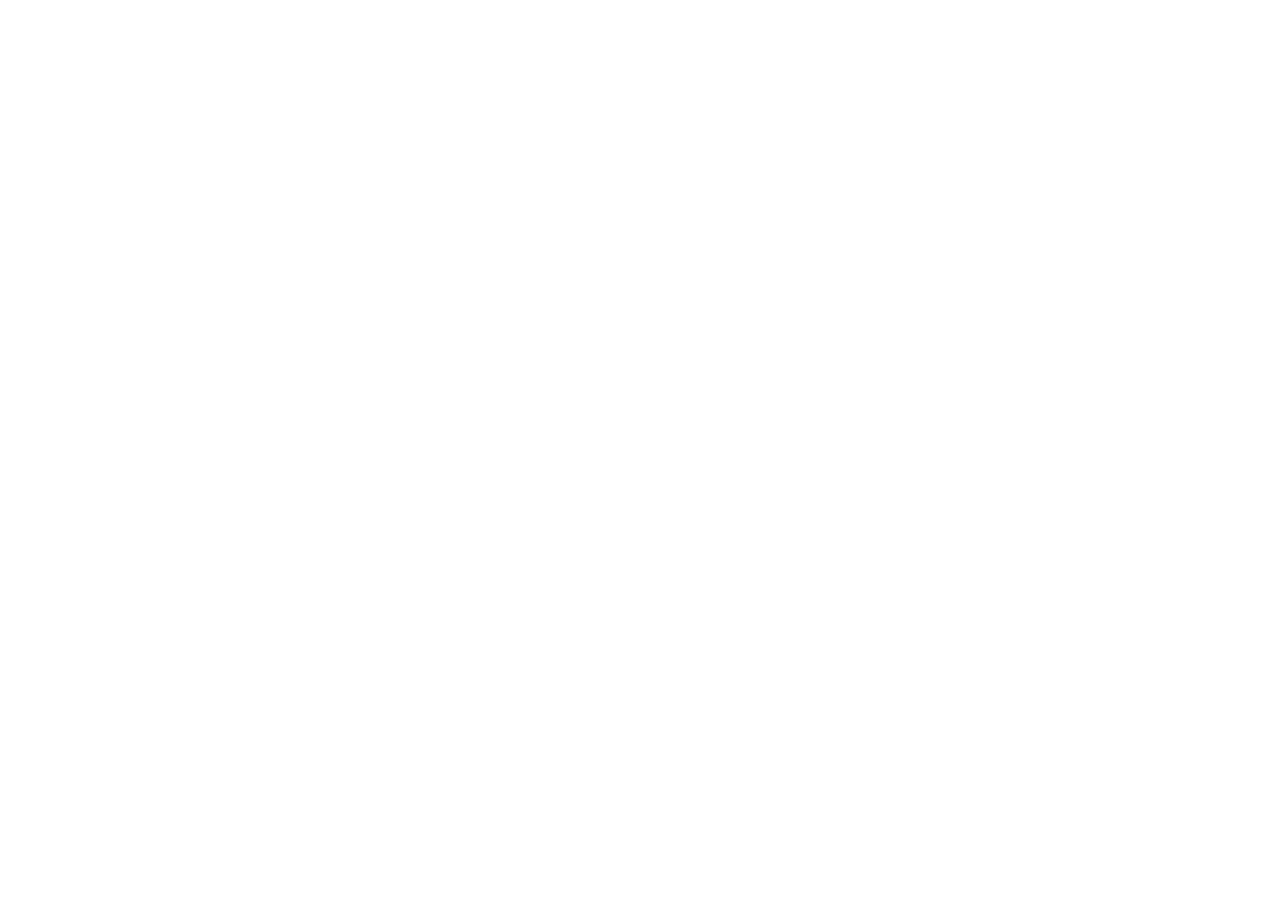
==== my project/index.html @ a356ca19 "add clipboard landing page" ====
<!DOCTYPE html>
<html lang="en">
<head>
    <link rel="preconnect" href="https://fonts.googleapis.com">
    <link rel="preconnect" href="https://fonts.gstatic.com" crossorigin>
    <link href="https://fonts.googleapis.com/css2?family=Bai+Jamjuree:ital,wght@0,200;0,300;0,400;0,500;0,600;0,700;1,200;1,300;1,400;1,500;1,600;1,700&display=swap" rel="stylesheet">
    <meta charset="UTF-8">
    <meta name="viewport" content="width=device-width, initial-scale=1.0">
    <title>Document</title>
    <link rel="stylesheet" href="css/normalize.css">
    <style>
        .bai-jamjuree-regular {
  font-family: "Bai Jamjuree", sans-serif;
  font-weight: 400;
  font-style: normal;
}
    </style>
</head>
<body>
    
</body>
</html>
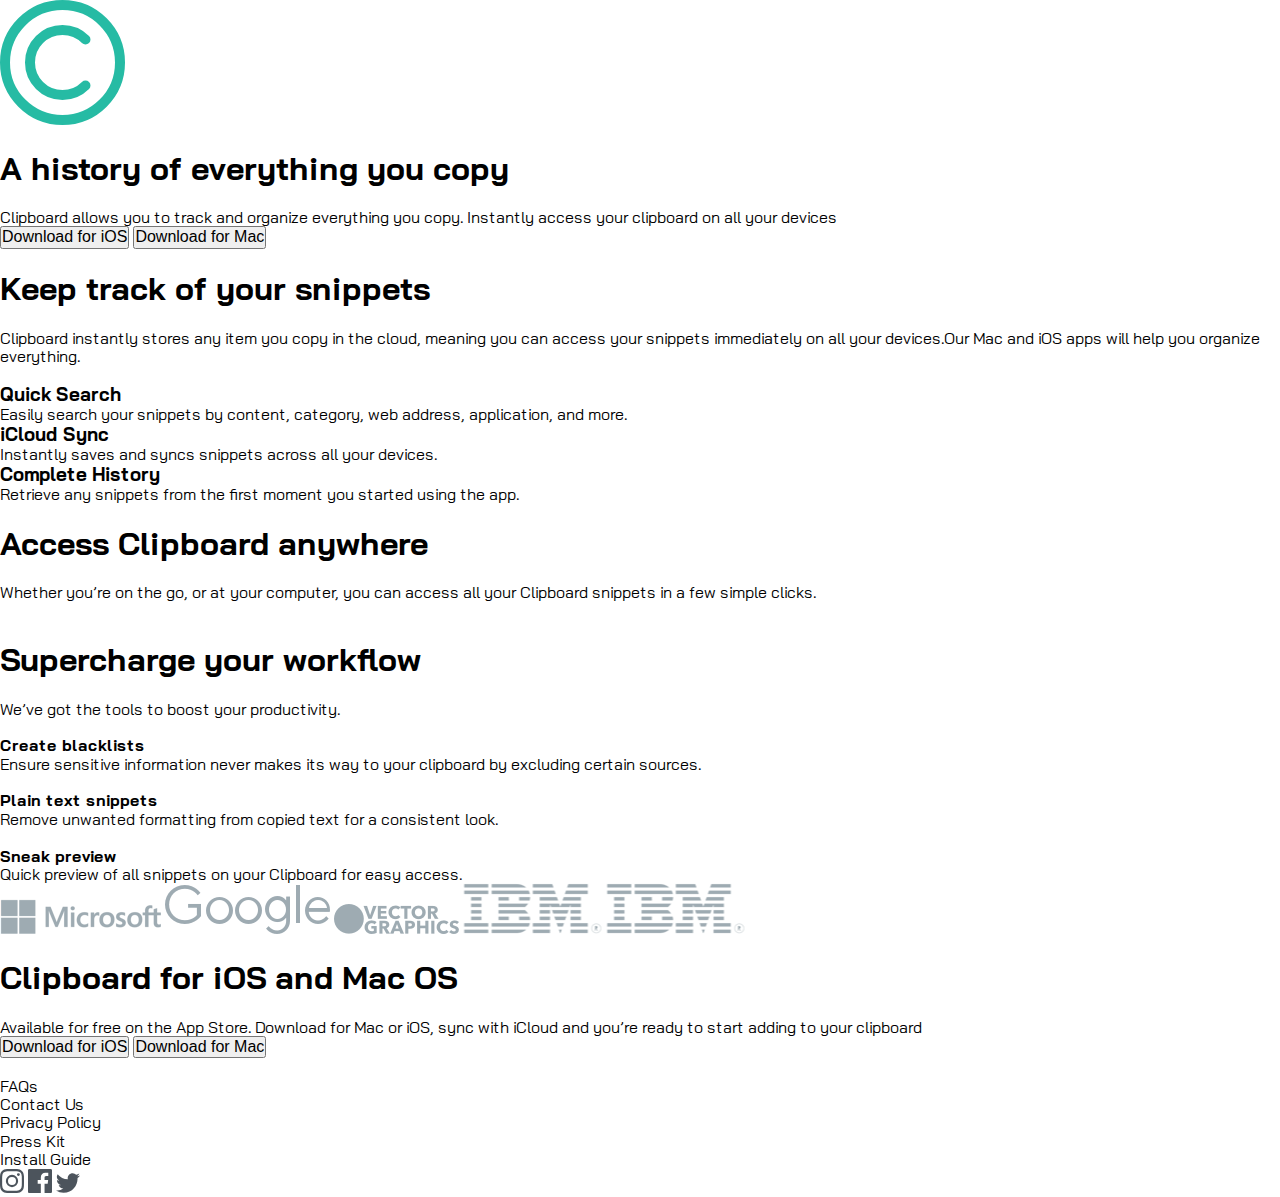
==== commit 095a7910: "Finished html" ====
--- a/my project/index.html
+++ b/my project/index.html
@@ -8,15 +8,110 @@
     <meta name="viewport" content="width=device-width, initial-scale=1.0">
     <title>Document</title>
     <link rel="stylesheet" href="css/normalize.css">
-    <style>
-        .bai-jamjuree-regular {
-  font-family: "Bai Jamjuree", sans-serif;
-  font-weight: 400;
-  font-style: normal;
-}
-    </style>
+    <link rel="stylesheet" href="css/style.css">
+   
 </head>
 <body>
-    
+    <div class="first-part">
+     <img src="images/logo.svg" alt="">
+     <h1>A history of everything you copy</h1>
+     <p> Clipboard allows you to track and organize everything you copy. Instantly access your clipboard on all your devices</p>
+     <div class="buttons">
+        <button class="ios">Download for iOS</button>
+        <button class="Mac">Download for Mac</button>
+     </div>
+    </div>
+    <div class="track-part">
+        <div class="ind">
+            <h1>Keep track of your snippets </h1>
+            <p>Clipboard instantly stores any item you copy in the cloud, meaning you can access your snippets immediately on all your devices.Our Mac and iOS apps will help you organize everything.</p>
+        </div>
+        <div class="2">
+            <img src="" alt="">
+            <div>
+                <div>
+                    <h3> Quick Search </h3>
+                    <p>Easily search your snippets by content, category, web address, application, and more. </p>
+                </div>
+                <div>
+                    <h3> iCloud Sync</h3>
+                    <p> Instantly saves and syncs snippets across all your devices.</p>
+                </div>
+                <div>
+                    <h3>Complete History</h3>
+                    <p>Retrieve any snippets from the first moment you started using the app. </p>
+                </div>
+            </div>
+        </div>
+    </div>
+    <div class="track-part">
+        <div class="ind">
+            <h1>Access Clipboard anywhere </h1>
+            <p>Whether you’re on the go, or at your computer, you can access all your Clipboard snippets in a few simple clicks.</p>
+        </div>
+        <img src="" alt="">
+    </div>
+    <div class="track-part">
+        <div class="ind">
+            <h1>Supercharge your workflow</h1>
+            <p>We’ve got the tools to boost your productivity.</p>
+        </div>
+       <div class="prop">
+       <div class="box">
+        <img src="" alt="">
+        <h4>Create blacklists </h4>
+        <p>Ensure sensitive information never makes its way to your clipboard by excluding certain sources.</p>
+       </div>
+       <div class="box">
+        <img src="" alt="">
+        <h4> Plain text snippets</h4>
+        <p>Remove unwanted formatting from copied text for a consistent look.</p>
+       </div>
+       <div class="box">
+        <img src="" alt="">
+        <h4> Sneak preview</h4>
+        <p>Quick preview of all snippets on your Clipboard for easy access. </p>
+       </div>
+
+       </div>
+    </div>
+    <div class="copny">
+        <img src="images/logo-microsoft.png" alt="">
+        <img src="images/logo-google.png" alt="">
+        <img src="images/logo-vector-graphics.png" alt="">
+        <img src="images/logo-ibm.png" alt="">
+        <img src="images/logo-ibm.png" alt="">
+    </div>
+    <div class="clipbard">
+        <h1>Clipboard for iOS and Mac OS</h1>
+        <p>  Available for free on the App Store. Download for Mac or iOS, sync with iCloud and you’re ready to start adding to your clipboard</p>
+        <div class="buttons">
+           <button class="ios">Download for iOS</button>
+           <button class="Mac">Download for Mac</button>
+        </div>
+    </div>
+    <footer>
+        
+            <img src="" alt="">
+            <nav>
+                <ul>
+                    <li> FAQs</li>
+                    <li>Contact Us</li>
+                </ul>
+                <ul>
+                    <li>Privacy Policy</li>
+                    <li> Press Kit </li>
+                </ul>
+                <ul>
+                    <li>Install Guide </li>
+                </ul>
+            </nav>
+
+            <nav>
+                <svg xmlns="http://www.w3.org/2000/svg" width="24" height="24"><path d="M12 2.163c3.204 0 3.584.012 4.85.07 3.252.148 4.771 1.691 4.919 4.919.058 1.265.069 1.645.069 4.849 0 3.205-.012 3.584-.069 4.849-.149 3.225-1.664 4.771-4.919 4.919-1.266.058-1.644.07-4.85.07-3.204 0-3.584-.012-4.849-.07-3.26-.149-4.771-1.699-4.919-4.92-.058-1.265-.07-1.644-.07-4.849 0-3.204.013-3.583.07-4.849.149-3.227 1.664-4.771 4.919-4.919 1.266-.057 1.645-.069 4.849-.069zM12 0C8.741 0 8.333.014 7.053.072 2.695.272.273 2.69.073 7.052.014 8.333 0 8.741 0 12c0 3.259.014 3.668.072 4.948.2 4.358 2.618 6.78 6.98 6.98C8.333 23.986 8.741 24 12 24c3.259 0 3.668-.014 4.948-.072 4.354-.2 6.782-2.618 6.979-6.98.059-1.28.073-1.689.073-4.948 0-3.259-.014-3.667-.072-4.947-.196-4.354-2.617-6.78-6.979-6.98C15.668.014 15.259 0 12 0zm0 5.838a6.162 6.162 0 100 12.324 6.162 6.162 0 000-12.324zM12 16a4 4 0 110-8 4 4 0 010 8zm6.406-11.845a1.44 1.44 0 100 2.881 1.44 1.44 0 000-2.881z" fill="#4C545C" fill-rule="nonzero"/></svg>
+                <svg xmlns="http://www.w3.org/2000/svg" width="24" height="24"><path d="M22.675 0H1.325C.593 0 0 .593 0 1.325v21.351C0 23.407.593 24 1.325 24H12.82v-9.294H9.692v-3.622h3.128V8.413c0-3.1 1.893-4.788 4.659-4.788 1.325 0 2.463.099 2.795.143v3.24l-1.918.001c-1.504 0-1.795.715-1.795 1.763v2.313h3.587l-.467 3.622h-3.12V24h6.116c.73 0 1.323-.593 1.323-1.325V1.325C24 .593 23.407 0 22.675 0z" fill="#4C545C" fill-rule="nonzero"/></svg>
+                <svg xmlns="http://www.w3.org/2000/svg" width="24" height="20"><path d="M24 2.557a9.83 9.83 0 01-2.828.775A4.932 4.932 0 0023.337.608a9.864 9.864 0 01-3.127 1.195A4.916 4.916 0 0016.616.248c-3.179 0-5.515 2.966-4.797 6.045A13.978 13.978 0 011.671 1.149a4.93 4.93 0 001.523 6.574 4.903 4.903 0 01-2.229-.616c-.054 2.281 1.581 4.415 3.949 4.89a4.935 4.935 0 01-2.224.084 4.928 4.928 0 004.6 3.419A9.9 9.9 0 010 17.54a13.94 13.94 0 007.548 2.212c9.142 0 14.307-7.721 13.995-14.646A10.025 10.025 0 0024 2.557z" fill="#4C545C" fill-rule="nonzero"/></svg>
+            </nav>
+    </footer>
 </body>
 </html>--- a/my project/css/style.css
+++ b/my project/css/style.css
@@ -0,0 +1,21 @@
+ul {
+  list-style: none;
+}
+
+a {
+  text-decoration: none;
+  opacity: 0.7;
+}
+
+* {
+  margin: 0;
+  padding: 0;
+  box-sizing: border-box;
+}
+
+body {
+  font-family: "Bai Jamjuree", sans-serif;
+  font-style: normal;
+}
+
+/*# sourceMappingURL=style.css.map */
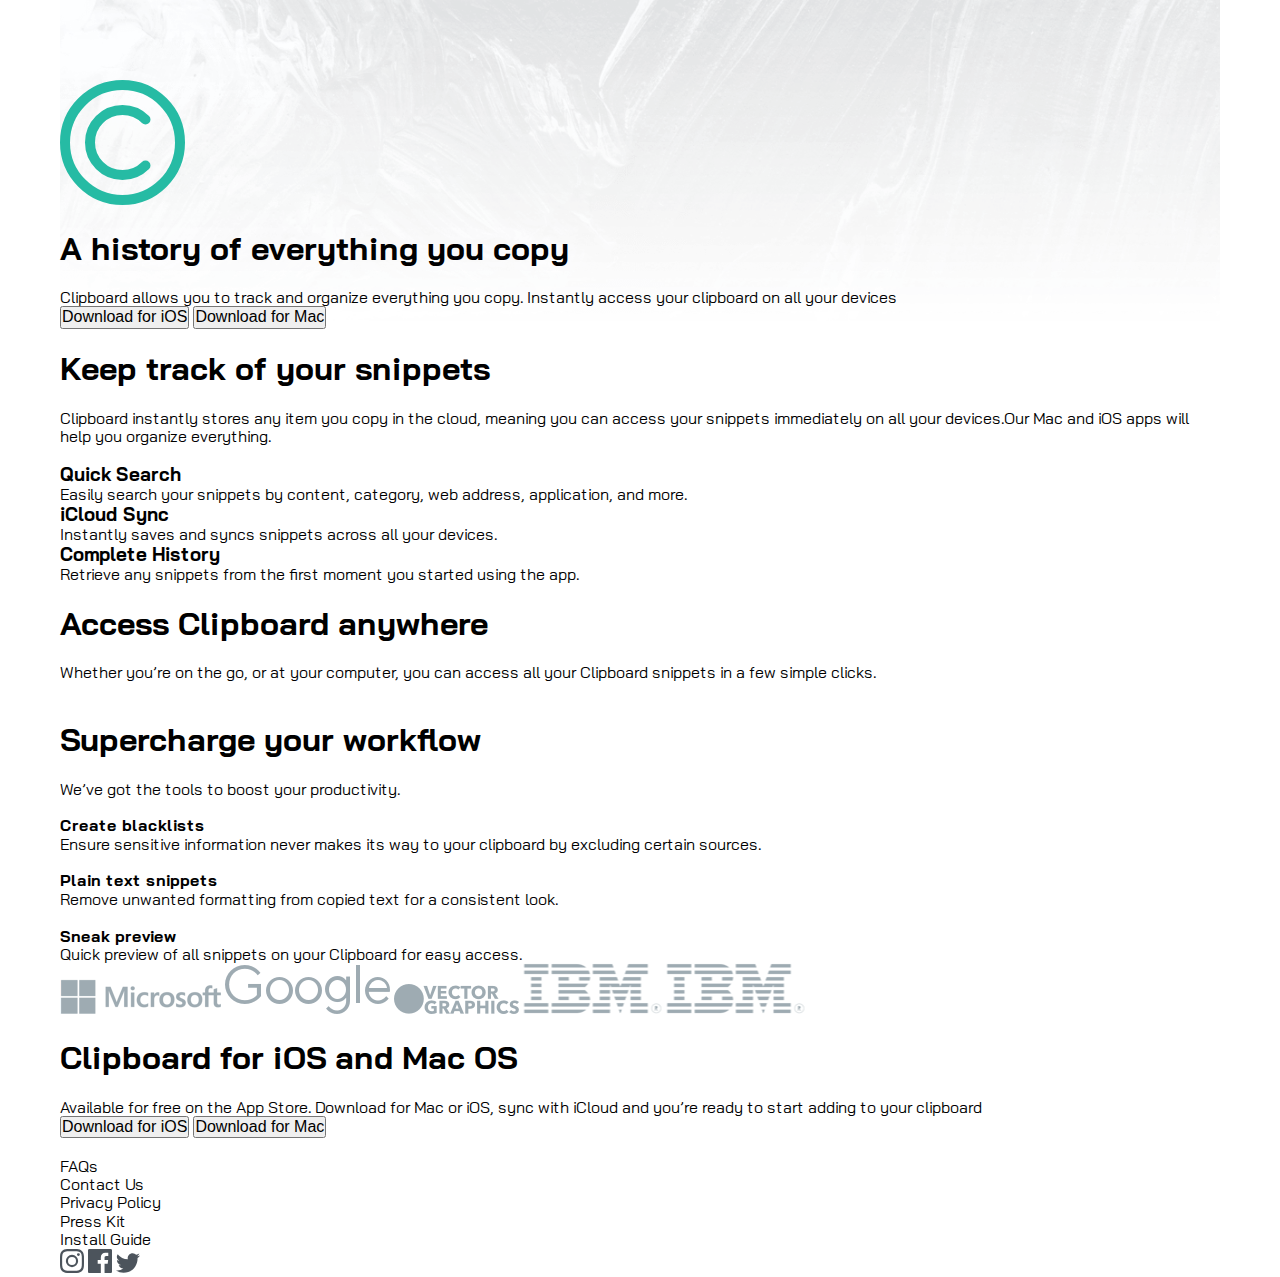
==== commit f1221b5a: "add style & first part" ====
--- a/my project/index.html
+++ b/my project/index.html
@@ -19,7 +19,7 @@
      <div class="buttons">
         <button class="ios">Download for iOS</button>
         <button class="Mac">Download for Mac</button>
-     </div>
+    </div>
     </div>
     <div class="track-part">
         <div class="ind">
--- a/my project/css/style.css
+++ b/my project/css/style.css
@@ -17,5 +17,22 @@
   font-family: "Bai Jamjuree", sans-serif;
   font-style: normal;
 }
+@media (min-width: 1200px) {
+  body {
+    padding: 0 60px;
+  }
+}
+@media (max-width: 767px) {
+  body {
+    padding: 0 30px;
+  }
+}
+
+.first-part {
+  background-image: url("../images/bg-header-desktop.png");
+  background-size: cover;
+  background-position: center;
+  padding-top: 80px;
+}
 
 /*# sourceMappingURL=style.css.map */
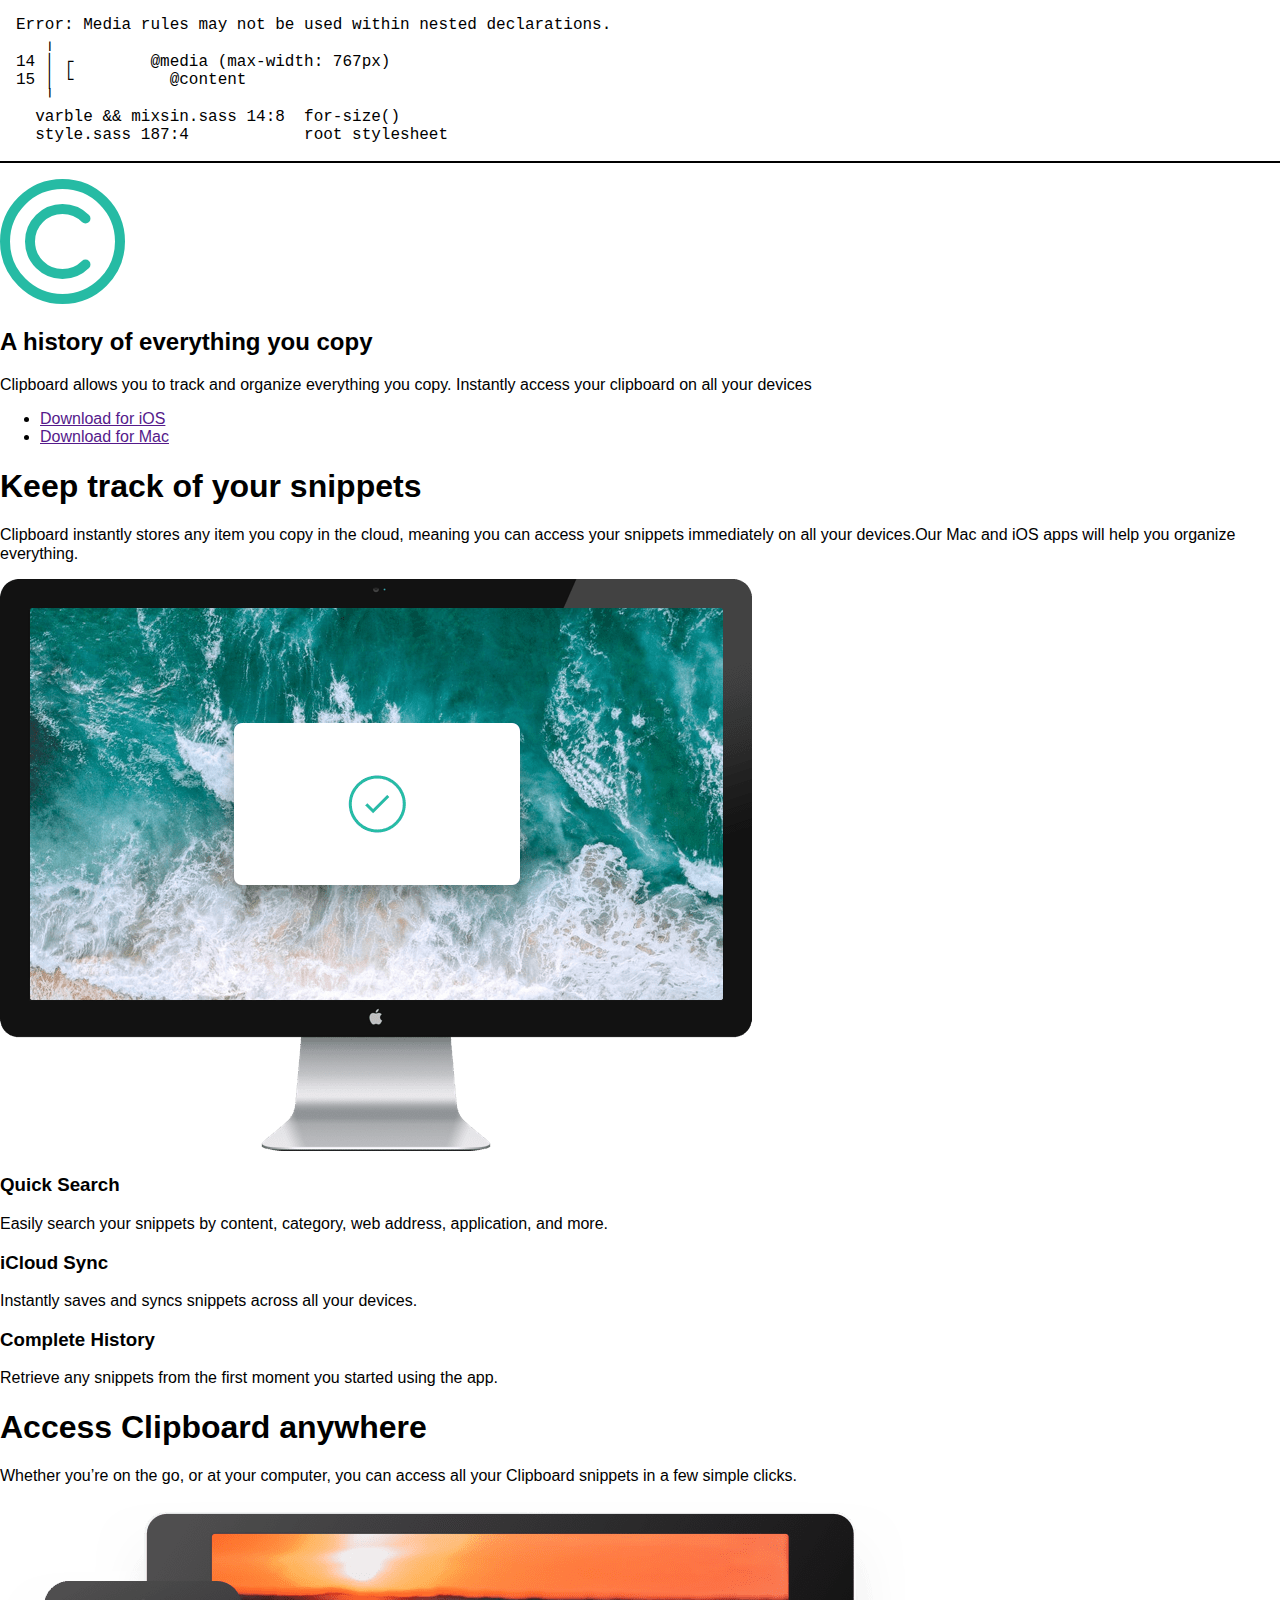
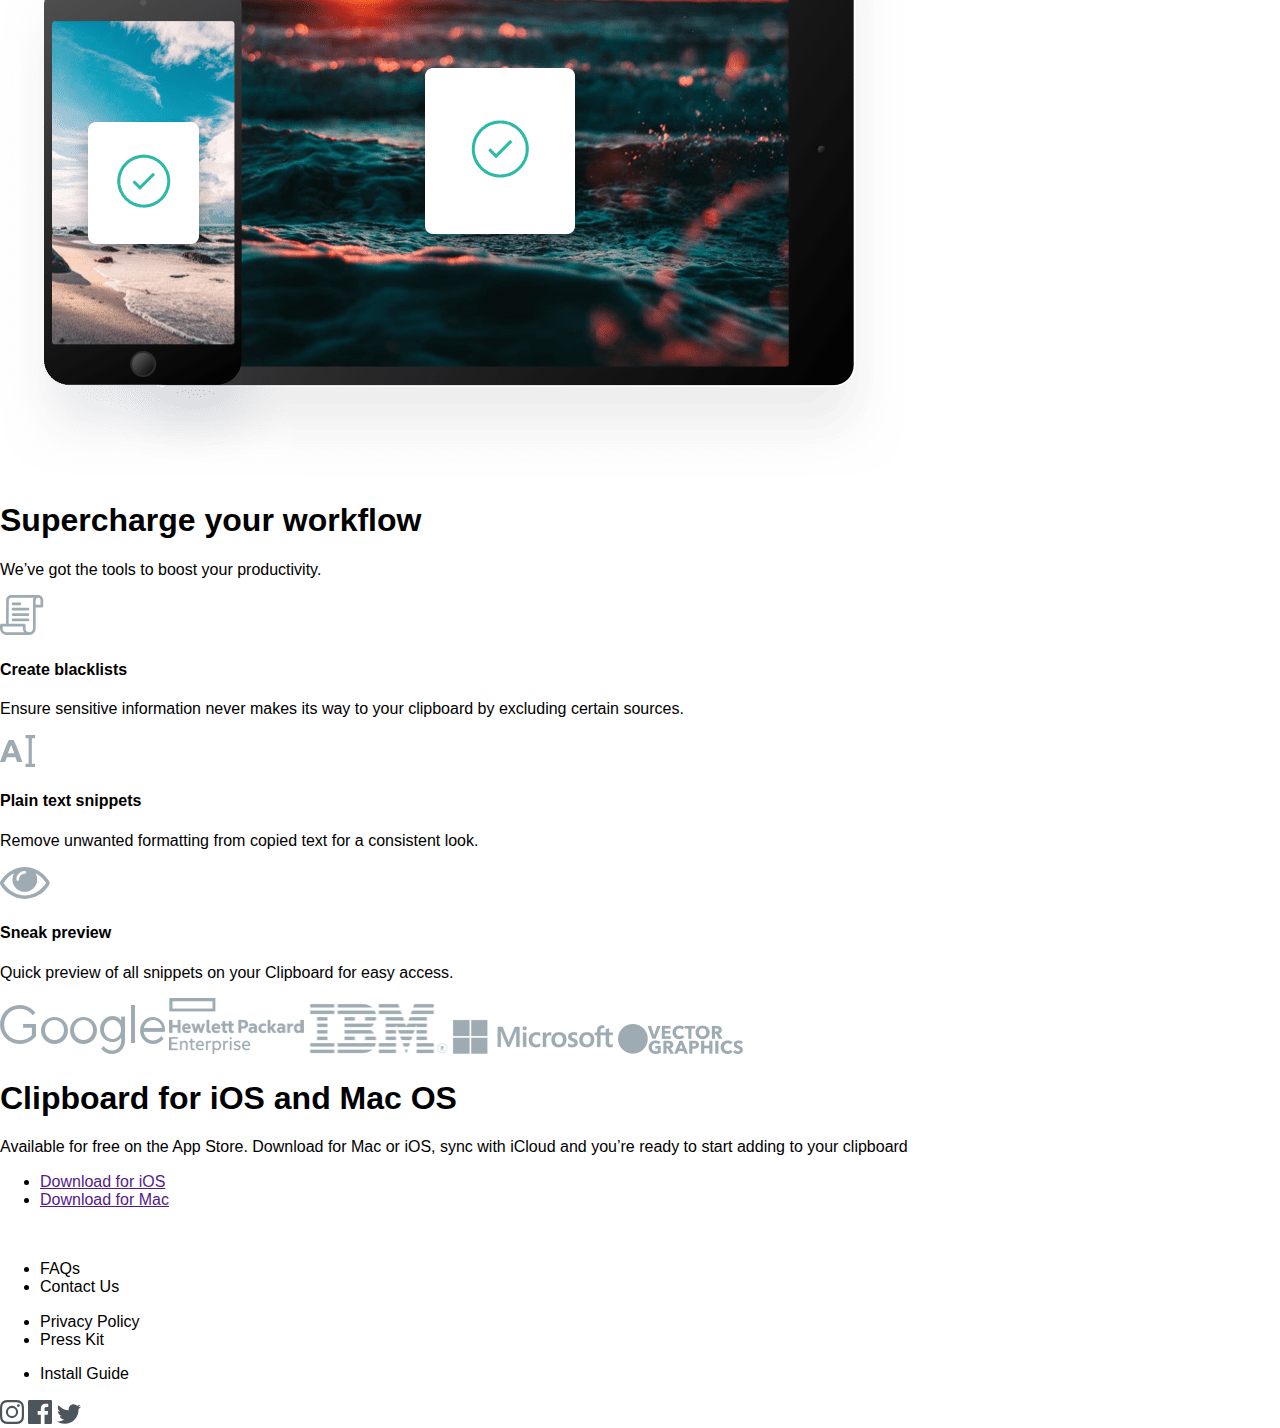
==== commit af9aaaa4: "add style" ====
--- a/my project/index.html
+++ b/my project/index.html
@@ -14,11 +14,13 @@
 <body>
     <div class="first-part">
      <img src="images/logo.svg" alt="">
-     <h1>A history of everything you copy</h1>
+     <h2>A history of everything you copy</h2>
      <p> Clipboard allows you to track and organize everything you copy. Instantly access your clipboard on all your devices</p>
      <div class="buttons">
-        <button class="ios">Download for iOS</button>
-        <button class="Mac">Download for Mac</button>
+       <ul>
+        <li class="iOS"><a href=""> Download for iOS</a></li>
+        <li class="Mac"><a href=""> Download for Mac</a></li>
+       </ul>
     </div>
     </div>
     <div class="track-part">
@@ -26,9 +28,11 @@
             <h1>Keep track of your snippets </h1>
             <p>Clipboard instantly stores any item you copy in the cloud, meaning you can access your snippets immediately on all your devices.Our Mac and iOS apps will help you organize everything.</p>
         </div>
-        <div class="2">
-            <img src="" alt="">
-            <div>
+        <div class="part-tow">
+            <div class="img">
+                <img src="images/image-computer.png" alt="">
+            </div>
+            <div class="text">
                 <div>
                     <h3> Quick Search </h3>
                     <p>Easily search your snippets by content, category, web address, application, and more. </p>
@@ -44,31 +48,33 @@
             </div>
         </div>
     </div>
-    <div class="track-part">
+    <div class="Access-part">
         <div class="ind">
             <h1>Access Clipboard anywhere </h1>
             <p>Whether you’re on the go, or at your computer, you can access all your Clipboard snippets in a few simple clicks.</p>
+        </div >
+        <div class="img">
+            <img src="images/image-devices.png" alt="">
         </div>
-        <img src="" alt="">
     </div>
-    <div class="track-part">
+    <div class="workflow-part">
         <div class="ind">
             <h1>Supercharge your workflow</h1>
             <p>We’ve got the tools to boost your productivity.</p>
         </div>
        <div class="prop">
        <div class="box">
-        <img src="" alt="">
+        <img src="images/icon-blacklist.svg" alt="">
         <h4>Create blacklists </h4>
         <p>Ensure sensitive information never makes its way to your clipboard by excluding certain sources.</p>
        </div>
        <div class="box">
-        <img src="" alt="">
+        <img src="images/icon-text.svg" alt="">
         <h4> Plain text snippets</h4>
         <p>Remove unwanted formatting from copied text for a consistent look.</p>
        </div>
        <div class="box">
-        <img src="" alt="">
+        <img src="images/icon-preview.svg" alt="">
         <h4> Sneak preview</h4>
         <p>Quick preview of all snippets on your Clipboard for easy access. </p>
        </div>
@@ -76,19 +82,23 @@
        </div>
     </div>
     <div class="copny">
+        <img src="images/logo-google.png" alt="">
+        <img src="images/logo-hp.png" alt="">
+        <img src="images/logo-ibm.png" alt="">
         <img src="images/logo-microsoft.png" alt="">
-        <img src="images/logo-google.png" alt="">
         <img src="images/logo-vector-graphics.png" alt="">
-        <img src="images/logo-ibm.png" alt="">
-        <img src="images/logo-ibm.png" alt="">
     </div>
     <div class="clipbard">
-        <h1>Clipboard for iOS and Mac OS</h1>
-        <p>  Available for free on the App Store. Download for Mac or iOS, sync with iCloud and you’re ready to start adding to your clipboard</p>
+        <div class="ind">
+            <h1>Clipboard for iOS and Mac OS</h1>
+            <p>  Available for free on the App Store. Download for Mac or iOS, sync with iCloud and you’re ready to start adding to your clipboard</p>
+        </div>
         <div class="buttons">
-           <button class="ios">Download for iOS</button>
-           <button class="Mac">Download for Mac</button>
-        </div>
+            <ul>
+             <li class="iOS"><a href=""> Download for iOS</a></li>
+             <li class="Mac"><a href=""> Download for Mac</a></li>
+            </ul>
+         </div>
     </div>
     <footer>
         
--- a/my project/css/style.css
+++ b/my project/css/style.css
@@ -1,38 +1,18 @@
-ul {
-  list-style: none;
+/* Error: Media rules may not be used within nested declarations.
+ *    ,
+ * 14 | /        @media (max-width: 767px) 
+ * 15 | \          @content 
+ *    '
+ *   varble && mixsin.sass 14:8  for-size()
+ *   style.sass 187:4            root stylesheet */
+
+body::before {
+  font-family: "Source Code Pro", "SF Mono", Monaco, Inconsolata, "Fira Mono",
+      "Droid Sans Mono", monospace, monospace;
+  white-space: pre;
+  display: block;
+  padding: 1em;
+  margin-bottom: 1em;
+  border-bottom: 2px solid black;
+  content: "Error: Media rules may not be used within nested declarations.\a    \2577 \a 14 \2502  \250c         @media (max-width: 767px) \a 15 \2502  \2514           @content \a    \2575 \a   varble && mixsin.sass 14:8  for-size()\a   style.sass 187:4            root stylesheet";
 }
-
-a {
-  text-decoration: none;
-  opacity: 0.7;
-}
-
-* {
-  margin: 0;
-  padding: 0;
-  box-sizing: border-box;
-}
-
-body {
-  font-family: "Bai Jamjuree", sans-serif;
-  font-style: normal;
-}
-@media (min-width: 1200px) {
-  body {
-    padding: 0 60px;
-  }
-}
-@media (max-width: 767px) {
-  body {
-    padding: 0 30px;
-  }
-}
-
-.first-part {
-  background-image: url("../images/bg-header-desktop.png");
-  background-size: cover;
-  background-position: center;
-  padding-top: 80px;
-}
-
-/*# sourceMappingURL=style.css.map */
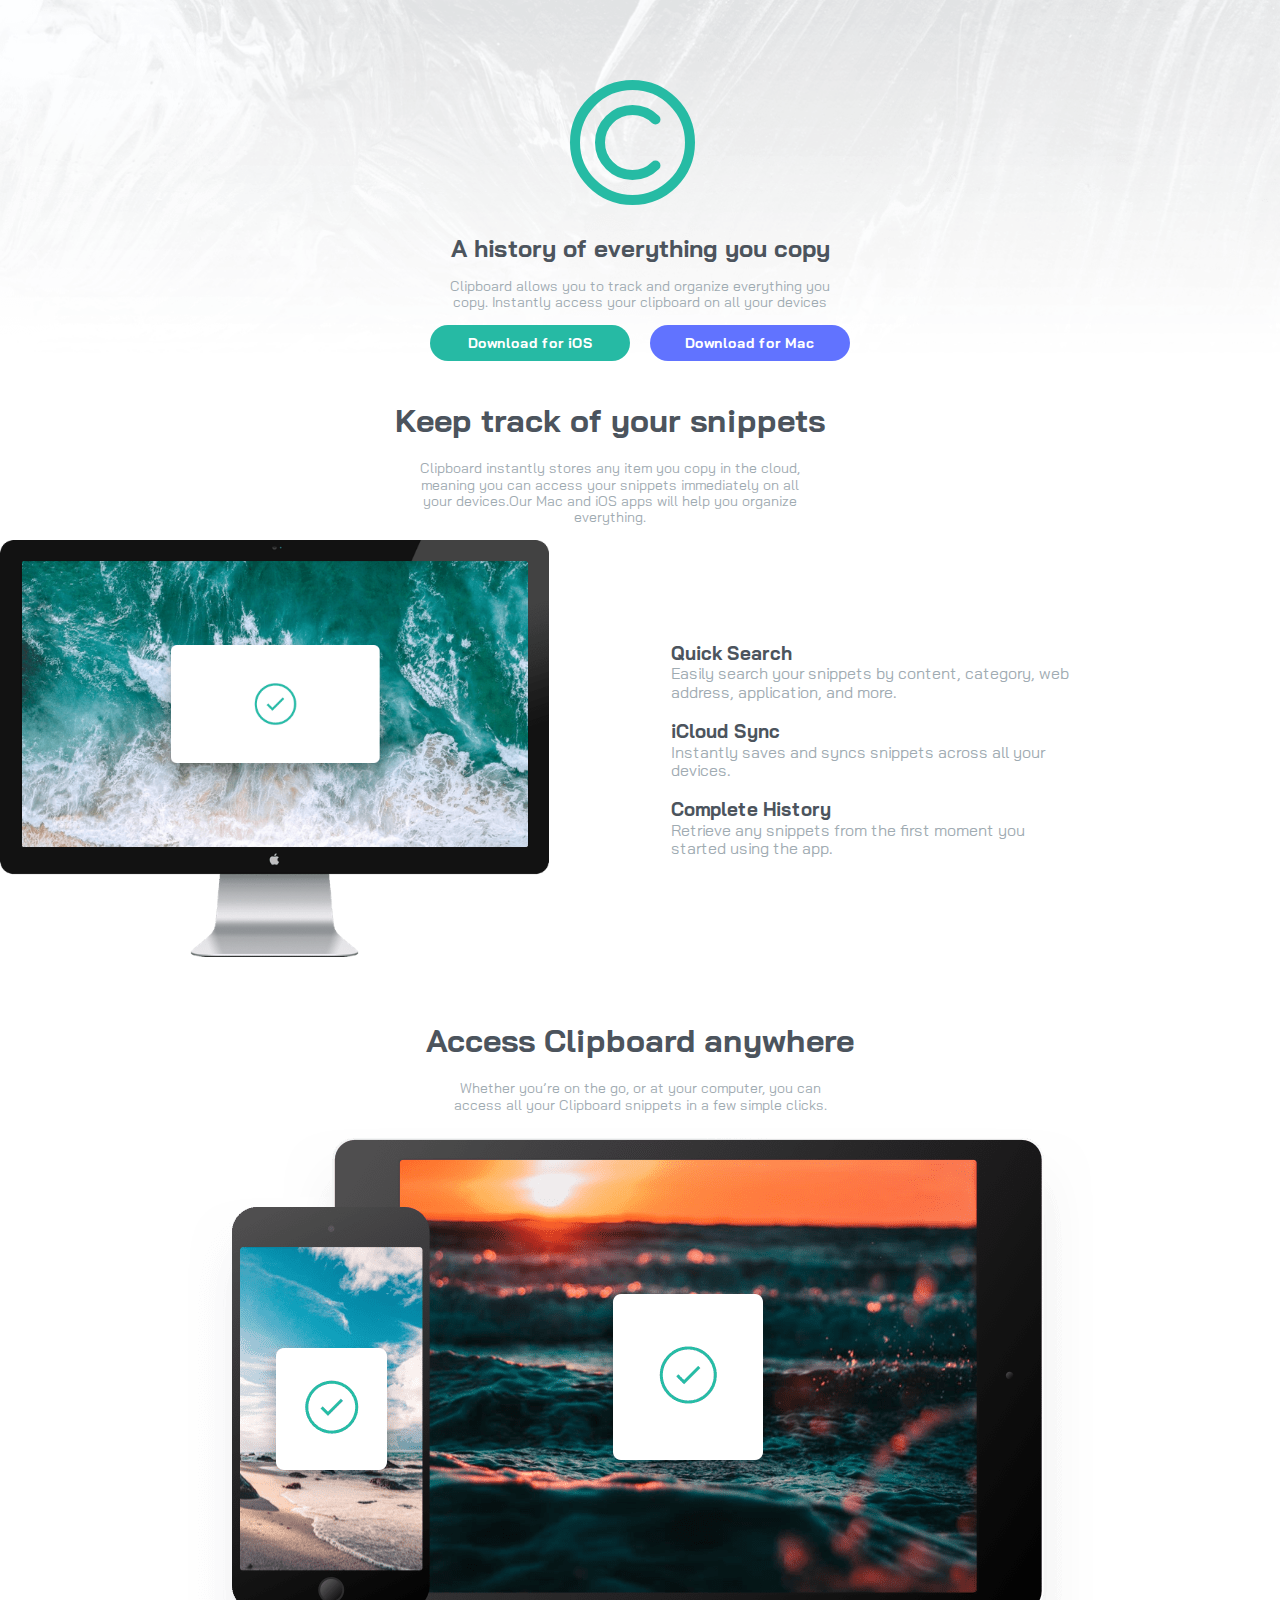
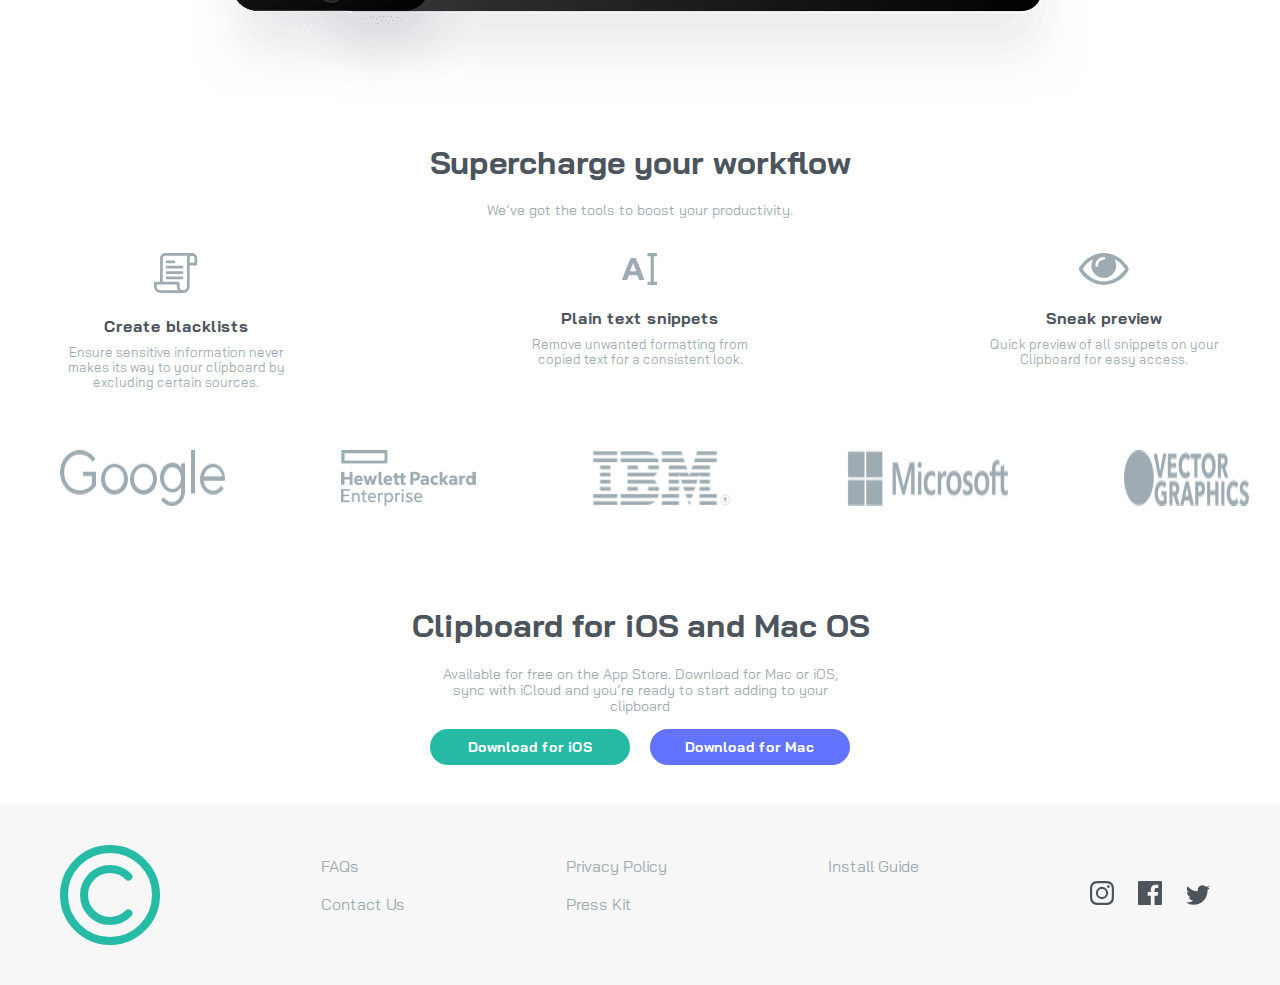
==== commit a82bf67f: "Challenge completed" ====
--- a/my project/index.html
+++ b/my project/index.html
@@ -102,8 +102,8 @@
     </div>
     <footer>
         
-            <img src="" alt="">
-            <nav>
+            <img src="images/logo.svg" alt="">
+            <nav class="list">
                 <ul>
                     <li> FAQs</li>
                     <li>Contact Us</li>
@@ -117,7 +117,7 @@
                 </ul>
             </nav>
 
-            <nav>
+            <nav class="Communicate">
                 <svg xmlns="http://www.w3.org/2000/svg" width="24" height="24"><path d="M12 2.163c3.204 0 3.584.012 4.85.07 3.252.148 4.771 1.691 4.919 4.919.058 1.265.069 1.645.069 4.849 0 3.205-.012 3.584-.069 4.849-.149 3.225-1.664 4.771-4.919 4.919-1.266.058-1.644.07-4.85.07-3.204 0-3.584-.012-4.849-.07-3.26-.149-4.771-1.699-4.919-4.92-.058-1.265-.07-1.644-.07-4.849 0-3.204.013-3.583.07-4.849.149-3.227 1.664-4.771 4.919-4.919 1.266-.057 1.645-.069 4.849-.069zM12 0C8.741 0 8.333.014 7.053.072 2.695.272.273 2.69.073 7.052.014 8.333 0 8.741 0 12c0 3.259.014 3.668.072 4.948.2 4.358 2.618 6.78 6.98 6.98C8.333 23.986 8.741 24 12 24c3.259 0 3.668-.014 4.948-.072 4.354-.2 6.782-2.618 6.979-6.98.059-1.28.073-1.689.073-4.948 0-3.259-.014-3.667-.072-4.947-.196-4.354-2.617-6.78-6.979-6.98C15.668.014 15.259 0 12 0zm0 5.838a6.162 6.162 0 100 12.324 6.162 6.162 0 000-12.324zM12 16a4 4 0 110-8 4 4 0 010 8zm6.406-11.845a1.44 1.44 0 100 2.881 1.44 1.44 0 000-2.881z" fill="#4C545C" fill-rule="nonzero"/></svg>
                 <svg xmlns="http://www.w3.org/2000/svg" width="24" height="24"><path d="M22.675 0H1.325C.593 0 0 .593 0 1.325v21.351C0 23.407.593 24 1.325 24H12.82v-9.294H9.692v-3.622h3.128V8.413c0-3.1 1.893-4.788 4.659-4.788 1.325 0 2.463.099 2.795.143v3.24l-1.918.001c-1.504 0-1.795.715-1.795 1.763v2.313h3.587l-.467 3.622h-3.12V24h6.116c.73 0 1.323-.593 1.323-1.325V1.325C24 .593 23.407 0 22.675 0z" fill="#4C545C" fill-rule="nonzero"/></svg>
                 <svg xmlns="http://www.w3.org/2000/svg" width="24" height="20"><path d="M24 2.557a9.83 9.83 0 01-2.828.775A4.932 4.932 0 0023.337.608a9.864 9.864 0 01-3.127 1.195A4.916 4.916 0 0016.616.248c-3.179 0-5.515 2.966-4.797 6.045A13.978 13.978 0 011.671 1.149a4.93 4.93 0 001.523 6.574 4.903 4.903 0 01-2.229-.616c-.054 2.281 1.581 4.415 3.949 4.89a4.935 4.935 0 01-2.224.084 4.928 4.928 0 004.6 3.419A9.9 9.9 0 010 17.54a13.94 13.94 0 007.548 2.212c9.142 0 14.307-7.721 13.995-14.646A10.025 10.025 0 0024 2.557z" fill="#4C545C" fill-rule="nonzero"/></svg>
--- a/my project/css/style.css
+++ b/my project/css/style.css
@@ -1,18 +1,327 @@
-/* Error: Media rules may not be used within nested declarations.
- *    ,
- * 14 | /        @media (max-width: 767px) 
- * 15 | \          @content 
- *    '
- *   varble && mixsin.sass 14:8  for-size()
- *   style.sass 187:4            root stylesheet */
-
-body::before {
-  font-family: "Source Code Pro", "SF Mono", Monaco, Inconsolata, "Fira Mono",
-      "Droid Sans Mono", monospace, monospace;
-  white-space: pre;
+ul {
+  list-style: none;
+  display: flex;
+  gap: 20px;
+}
+@media (max-width: 767px) {
+  ul {
+    flex-direction: column;
+  }
+}
+
+a {
+  text-decoration: none;
+  color: white;
+}
+
+* {
+  margin: 0;
+  padding: 0;
+  box-sizing: border-box;
+}
+
+body {
+  font-family: "Bai Jamjuree", sans-serif;
+  font-style: normal;
+}
+
+.ind {
+  text-align: center;
+}
+.ind h1 {
+  color: hsl(210, 10%, 33%);
+}
+.ind p {
+  width: 400px;
+  margin: auto;
+  text-align: center;
+  margin-bottom: 15px;
+  font-size: 14px;
+  color: hsl(201, 11%, 66%);
+}
+
+.first-part {
+  background-image: url("../images/bg-header-desktop.png");
+  background-size: cover;
+  background-position: center;
+  display: flex;
+  flex-direction: column;
+  justify-content: center;
+}
+@media (min-width: 1200px) {
+  .first-part {
+    padding: 80px 60px 0;
+  }
+}
+@media (max-width: 767px) {
+  .first-part {
+    padding: 40px 30px 0;
+    background-image: url("../images/bg-header-mobile.png");
+  }
+}
+.first-part img {
+  margin-left: 44%;
+  margin-bottom: 15px;
+  width: fit-content;
+}
+@media (max-width: 767px) {
+  .first-part img {
+    margin-left: 36%;
+  }
+}
+.first-part h2 {
+  color: hsl(210, 10%, 33%);
+  width: fit-content;
+  margin: 15px auto;
+}
+.first-part p {
+  width: 400px;
+  margin: auto;
+  text-align: center;
+  margin-bottom: 15px;
+  font-size: 14px;
+  color: hsl(201, 11%, 66%);
+}
+.first-part .buttons {
+  width: fit-content;
+  margin: auto;
+}
+.first-part .buttons li {
+  border-radius: 27Px;
+  font-size: 14px;
+  width: 200px;
+  height: 36px;
+  padding: 10px;
+  text-align: center;
+  font-weight: bold;
+  transition: 0.5s;
+}
+.first-part .buttons li.iOS {
+  background-color: hsl(171, 66%, 44%);
+}
+.first-part .buttons li.iOS:hover {
+  opacity: 0.9;
+  box-shadow: 2px 4px 15px hsl(171, 66%, 44%);
+}
+.first-part .buttons li.Mac {
+  background-color: hsl(233, 100%, 69%);
+}
+.first-part .buttons li.Mac:hover {
+  opacity: 0.9;
+  box-shadow: 2px 4px 15px hsl(233, 100%, 69%);
+}
+
+@media (min-width: 1200px) {
+  .track-part {
+    padding: 20px 60px 20px 0;
+  }
+}
+@media (max-width: 767px) {
+  .track-part {
+    padding: 20px 30px;
+  }
+}
+.track-part .ind {
+  text-align: center;
+}
+.track-part .ind h1 {
+  color: hsl(210, 10%, 33%);
+}
+.track-part .ind p {
+  width: 400px;
+  margin: auto;
+  text-align: center;
+  margin-bottom: 15px;
+  font-size: 14px;
+  color: hsl(201, 11%, 66%);
+}
+.track-part .part-tow {
+  display: flex;
+  align-items: center;
+  gap: 10%;
+}
+@media (max-width: 767px) {
+  .track-part .part-tow {
+    flex-direction: column;
+  }
+}
+.track-part .part-tow .img {
+  flex-basis: 45%;
+}
+.track-part .part-tow .img img {
+  max-width: 100%;
+}
+.track-part .part-tow .text div {
+  margin: 20px 0;
+}
+@media (max-width: 767px) {
+  .track-part .part-tow .text div {
+    text-align: center;
+  }
+}
+.track-part .part-tow .text div h3 {
+  color: hsl(210, 10%, 33%);
+}
+.track-part .part-tow .text div p {
+  color: hsl(201, 11%, 66%);
+  max-width: 400px;
+}
+
+@media (min-width: 1200px) {
+  .Access-part {
+    padding: 20px 60px;
+  }
+}
+@media (max-width: 767px) {
+  .Access-part {
+    padding: 20px 30px;
+  }
+}
+.Access-part .img {
+  display: flex;
+  justify-content: center;
+}
+@media (max-width: 767px) {
+  .Access-part .img img {
+    width: 400px;
+    margin-top: 15px;
+  }
+}
+
+.workflow-part .prop {
+  display: flex;
+  padding: 20px 60px;
+  gap: 20%;
+}
+@media (max-width: 767px) {
+  .workflow-part .prop {
+    padding: 10px 30px;
+    flex-direction: column;
+  }
+}
+.workflow-part .prop .box {
+  flex-basis: 20%;
+  text-align: center;
+}
+@media (max-width: 767px) {
+  .workflow-part .prop .box {
+    margin-bottom: 20px;
+  }
+}
+.workflow-part .prop .box img {
+  margin-bottom: 20px;
+}
+.workflow-part .prop .box h4 {
+  color: hsl(210, 10%, 33%);
+  margin-bottom: 10px;
+}
+@media (max-width: 767px) {
+  .workflow-part .prop .box h4 {
+    margin-bottom: 20px;
+  }
+}
+.workflow-part .prop .box p {
+  color: hsl(201, 11%, 66%);
+  font-size: 13px;
+}
+
+.copny {
+  display: flex;
+  gap: 10%;
+  padding: 40px 60px;
+}
+@media (max-width: 767px) {
+  .copny {
+    padding: 20px 30px;
+    flex-direction: column;
+  }
+}
+@media (max-width: 767px) {
+  .copny img {
+    width: fit-content;
+    margin: auto;
+    margin-bottom: 40px;
+  }
+}
+
+.clipbard {
+  padding: 40px 60px;
+}
+@media (max-width: 767px) {
+  .clipbard {
+    padding: 20px 30px;
+  }
+}
+.clipbard .buttons {
+  width: fit-content;
+  margin: auto;
+}
+.clipbard .buttons li {
+  border-radius: 27Px;
+  font-size: 14px;
+  width: 200px;
+  height: 36px;
+  padding: 10px;
+  text-align: center;
+  font-weight: bold;
+  transition: 0.5s;
+}
+.clipbard .buttons li.iOS {
+  background-color: hsl(171, 66%, 44%);
+}
+.clipbard .buttons li.iOS:hover {
+  opacity: 0.9;
+  box-shadow: 2px 4px 15px hsl(171, 66%, 44%);
+}
+.clipbard .buttons li.Mac {
+  background-color: hsl(233, 100%, 69%);
+}
+.clipbard .buttons li.Mac:hover {
+  opacity: 0.9;
+  box-shadow: 2px 4px 15px hsl(233, 100%, 69%);
+}
+
+footer {
+  background-color: hsla(0, 0%, 94.1%, 0.5);
+  padding: 40px 60px;
+  display: flex;
+  align-items: center;
+}
+@media (max-width: 767px) {
+  footer {
+    padding: 20px 30px;
+    flex-direction: column;
+    text-align: center;
+    gap: 20px;
+  }
+}
+footer img {
+  width: 100px;
+}
+footer .list {
+  flex: 1;
+  display: flex;
+  justify-content: space-evenly;
+}
+@media (max-width: 767px) {
+  footer .list {
+    display: block;
+  }
+}
+footer .list ul {
   display: block;
-  padding: 1em;
-  margin-bottom: 1em;
-  border-bottom: 2px solid black;
-  content: "Error: Media rules may not be used within nested declarations.\a    \2577 \a 14 \2502  \250c         @media (max-width: 767px) \a 15 \2502  \2514           @content \a    \2575 \a   varble && mixsin.sass 14:8  for-size()\a   style.sass 187:4            root stylesheet";
-}
+}
+footer .list ul li {
+  color: hsl(201, 11%, 66%);
+  margin-bottom: 20px;
+  cursor: pointer;
+}
+footer .list ul li:hover {
+  color: hsl(210, 10%, 33%);
+}
+footer .Communicate svg {
+  margin: 0 10px;
+  cursor: pointer;
+}
+
+/*# sourceMappingURL=style.css.map */
